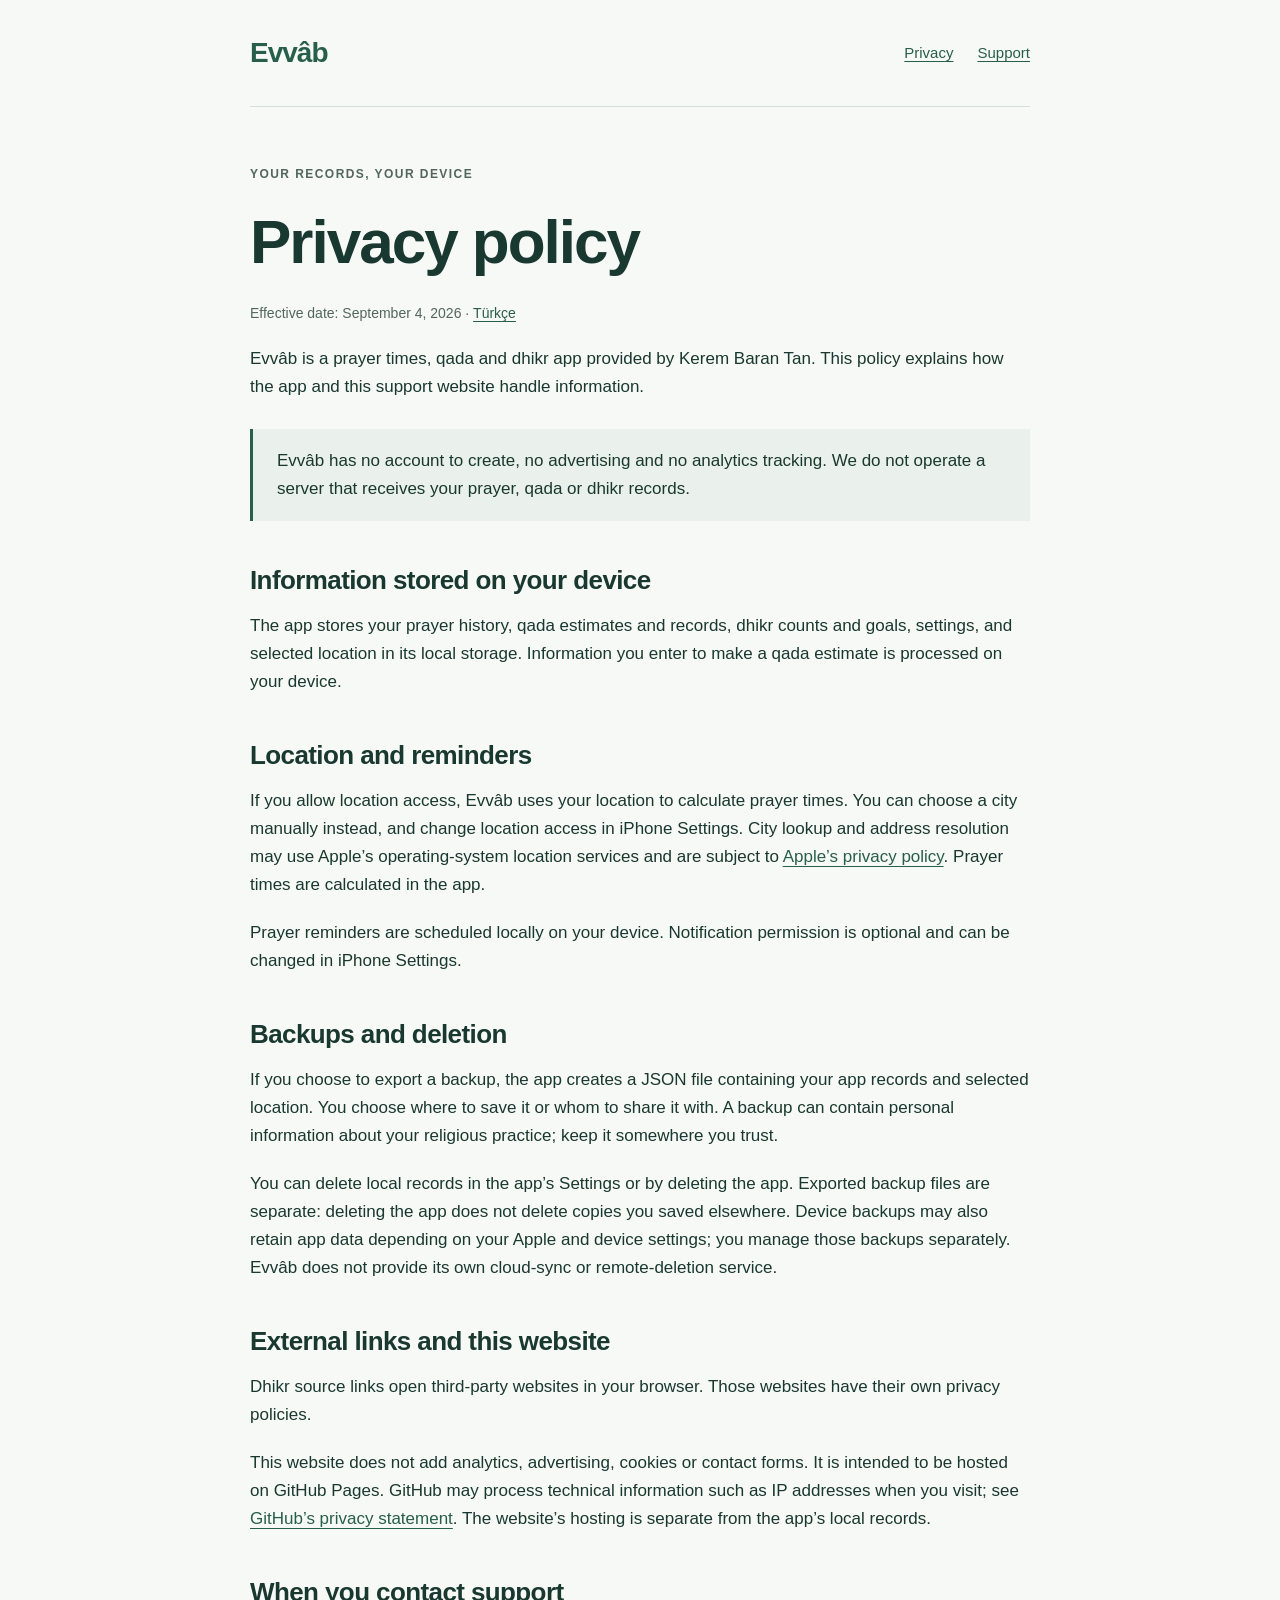
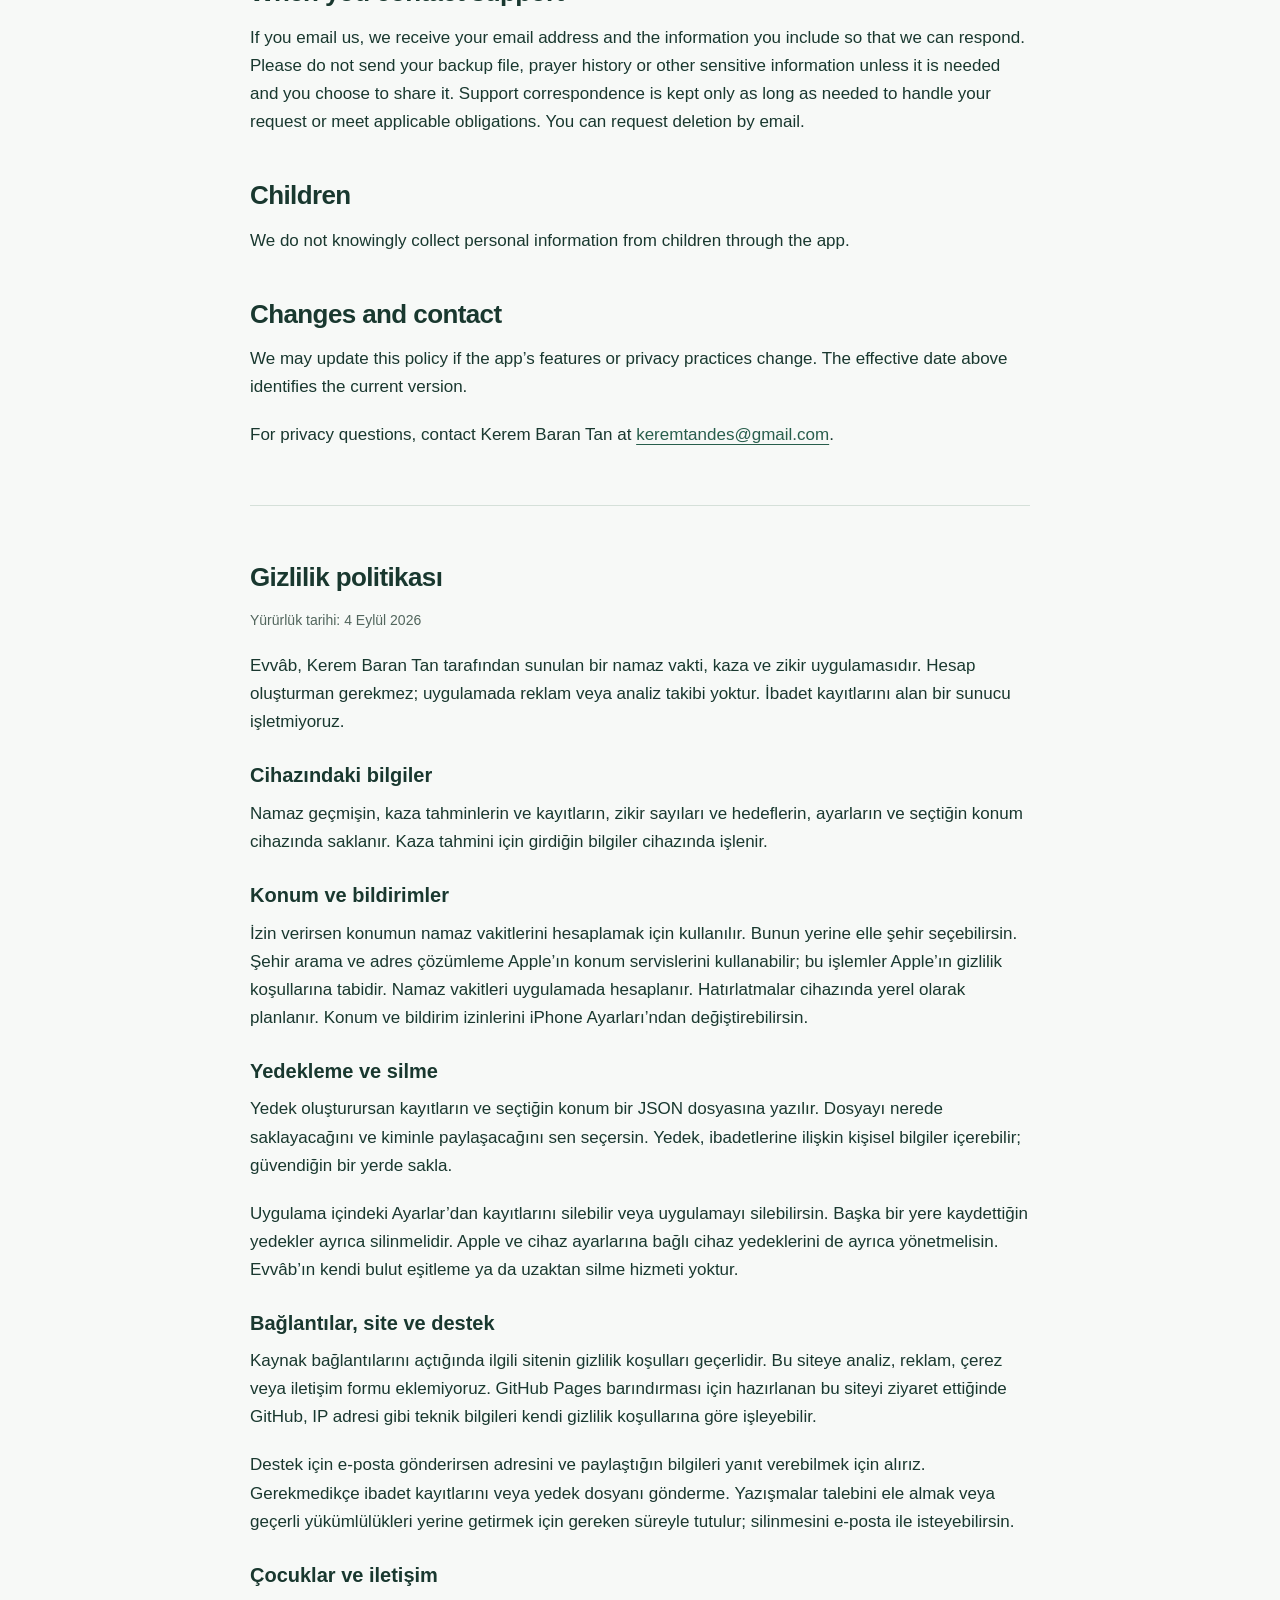
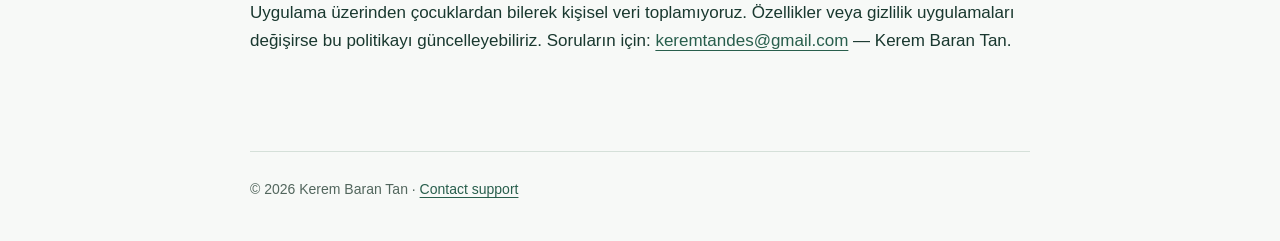
==== privacy.html @ 6a7cc09b "Add Evvab privacy and support website" ====
<!doctype html>
<html lang="en">
<head><meta charset="utf-8"><meta name="viewport" content="width=device-width,initial-scale=1"><meta name="description" content="Evvâb privacy policy: local prayer and dhikr records, location permissions, backups and contact information."><title>Privacy Policy — Evvâb</title><link rel="stylesheet" href="styles.css"></head>
<body>
<a class="skip" href="#main">Skip to content</a>
<header><a class="brand" href="index.html" aria-label="Evvâb home">Evvâb</a><nav aria-label="Main"><a href="privacy.html" aria-current="page">Privacy</a><a href="support.html">Support</a></nav></header>
<main id="main">
<p class="eyebrow">Your records, your device</p><h1>Privacy policy</h1>
<p class="meta">Effective date: September 4, 2026 · <a href="#turkce" lang="tr">Türkçe</a></p>
<p>Evvâb is a prayer times, qada and dhikr app provided by Kerem Baran Tan. This policy explains how the app and this support website handle information.</p>
<div class="notice"><p>Evvâb has no account to create, no advertising and no analytics tracking. We do not operate a server that receives your prayer, qada or dhikr records.</p></div>
<h2>Information stored on your device</h2>
<p>The app stores your prayer history, qada estimates and records, dhikr counts and goals, settings, and selected location in its local storage. Information you enter to make a qada estimate is processed on your device.</p>
<h2>Location and reminders</h2>
<p>If you allow location access, Evvâb uses your location to calculate prayer times. You can choose a city manually instead, and change location access in iPhone Settings. City lookup and address resolution may use Apple’s operating-system location services and are subject to <a href="https://www.apple.com/legal/privacy/">Apple’s privacy policy</a>. Prayer times are calculated in the app.</p>
<p>Prayer reminders are scheduled locally on your device. Notification permission is optional and can be changed in iPhone Settings.</p>
<h2>Backups and deletion</h2>
<p>If you choose to export a backup, the app creates a JSON file containing your app records and selected location. You choose where to save it or whom to share it with. A backup can contain personal information about your religious practice; keep it somewhere you trust.</p>
<p>You can delete local records in the app’s Settings or by deleting the app. Exported backup files are separate: deleting the app does not delete copies you saved elsewhere. Device backups may also retain app data depending on your Apple and device settings; you manage those backups separately. Evvâb does not provide its own cloud-sync or remote-deletion service.</p>
<h2>External links and this website</h2>
<p>Dhikr source links open third-party websites in your browser. Those websites have their own privacy policies.</p>
<p>This website does not add analytics, advertising, cookies or contact forms. It is intended to be hosted on GitHub Pages. GitHub may process technical information such as IP addresses when you visit; see <a href="https://docs.github.com/en/site-policy/privacy-policies/github-general-privacy-statement">GitHub’s privacy statement</a>. The website’s hosting is separate from the app’s local records.</p>
<h2>When you contact support</h2>
<p>If you email us, we receive your email address and the information you include so that we can respond. Please do not send your backup file, prayer history or other sensitive information unless it is needed and you choose to share it. Support correspondence is kept only as long as needed to handle your request or meet applicable obligations. You can request deletion by email.</p>
<h2>Children</h2>
<p>We do not knowingly collect personal information from children through the app.</p>
<h2>Changes and contact</h2>
<p>We may update this policy if the app’s features or privacy practices change. The effective date above identifies the current version.</p>
<p>For privacy questions, contact Kerem Baran Tan at <a href="mailto:keremtandes@gmail.com">keremtandes@gmail.com</a>.</p>
<section lang="tr" id="turkce">
<h2>Gizlilik politikası</h2><p class="meta">Yürürlük tarihi: 4 Eylül 2026</p>
<p>Evvâb, Kerem Baran Tan tarafından sunulan bir namaz vakti, kaza ve zikir uygulamasıdır. Hesap oluşturman gerekmez; uygulamada reklam veya analiz takibi yoktur. İbadet kayıtlarını alan bir sunucu işletmiyoruz.</p>
<h3>Cihazındaki bilgiler</h3><p>Namaz geçmişin, kaza tahminlerin ve kayıtların, zikir sayıları ve hedeflerin, ayarların ve seçtiğin konum cihazında saklanır. Kaza tahmini için girdiğin bilgiler cihazında işlenir.</p>
<h3>Konum ve bildirimler</h3><p>İzin verirsen konumun namaz vakitlerini hesaplamak için kullanılır. Bunun yerine elle şehir seçebilirsin. Şehir arama ve adres çözümleme Apple’ın konum servislerini kullanabilir; bu işlemler Apple’ın gizlilik koşullarına tabidir. Namaz vakitleri uygulamada hesaplanır. Hatırlatmalar cihazında yerel olarak planlanır. Konum ve bildirim izinlerini iPhone Ayarları’ndan değiştirebilirsin.</p>
<h3>Yedekleme ve silme</h3><p>Yedek oluşturursan kayıtların ve seçtiğin konum bir JSON dosyasına yazılır. Dosyayı nerede saklayacağını ve kiminle paylaşacağını sen seçersin. Yedek, ibadetlerine ilişkin kişisel bilgiler içerebilir; güvendiğin bir yerde sakla.</p><p>Uygulama içindeki Ayarlar’dan kayıtlarını silebilir veya uygulamayı silebilirsin. Başka bir yere kaydettiğin yedekler ayrıca silinmelidir. Apple ve cihaz ayarlarına bağlı cihaz yedeklerini de ayrıca yönetmelisin. Evvâb’ın kendi bulut eşitleme ya da uzaktan silme hizmeti yoktur.</p>
<h3>Bağlantılar, site ve destek</h3><p>Kaynak bağlantılarını açtığında ilgili sitenin gizlilik koşulları geçerlidir. Bu siteye analiz, reklam, çerez veya iletişim formu eklemiyoruz. GitHub Pages barındırması için hazırlanan bu siteyi ziyaret ettiğinde GitHub, IP adresi gibi teknik bilgileri kendi gizlilik koşullarına göre işleyebilir.</p><p>Destek için e-posta gönderirsen adresini ve paylaştığın bilgileri yanıt verebilmek için alırız. Gerekmedikçe ibadet kayıtlarını veya yedek dosyanı gönderme. Yazışmalar talebini ele almak veya geçerli yükümlülükleri yerine getirmek için gereken süreyle tutulur; silinmesini e-posta ile isteyebilirsin.</p>
<h3>Çocuklar ve iletişim</h3><p>Uygulama üzerinden çocuklardan bilerek kişisel veri toplamıyoruz. Özellikler veya gizlilik uygulamaları değişirse bu politikayı güncelleyebiliriz. Soruların için: <a href="mailto:keremtandes@gmail.com">keremtandes@gmail.com</a> — Kerem Baran Tan.</p>
</section>
</main><footer><p>© 2026 Kerem Baran Tan · <a href="support.html">Contact support</a></p></footer>
</body></html>
---- styles.css ----
:root{color-scheme:light dark;--paper:#f7f9f7;--ink:#19382f;--muted:#52665d;--line:#d5e0d9;--accent:#285e4c;--surface:#eaf1ec;font-family:-apple-system,BlinkMacSystemFont,"Segoe UI",sans-serif;font-size:17px;line-height:1.65}
*{box-sizing:border-box}body{margin:0;background:var(--paper);color:var(--ink)}a{color:var(--accent);text-underline-offset:.22em;overflow-wrap:anywhere}a:hover{text-decoration-thickness:2px}a:focus-visible,summary:focus-visible{outline:3px solid var(--accent);outline-offset:5px}header,main,footer{width:min(100% - 48px,780px);margin-inline:auto}header{display:flex;justify-content:space-between;align-items:center;gap:24px;padding:30px 0;border-bottom:1px solid var(--line)}.brand{font-size:28px;font-weight:700;letter-spacing:-1px;text-decoration:none}nav{display:flex;gap:24px;font-size:15px}nav a{padding:8px 0}main{padding:58px 0 76px}h1,h2,h3{line-height:1.18;text-wrap:balance}h1{font-size:clamp(38px,7vw,62px);font-weight:650;letter-spacing:-2px;margin:0 0 24px}h2{font-size:26px;letter-spacing:-.6px;margin:44px 0 16px}h3{font-size:20px;margin:28px 0 12px}p{margin:0 0 20px}.eyebrow{font-size:12px;font-weight:700;letter-spacing:.12em;text-transform:uppercase;color:var(--muted);margin-bottom:20px}.lede{font-size:22px;line-height:1.5;max-width:600px}.meta{color:var(--muted);font-size:14px}.notice{border-left:3px solid var(--accent);padding:18px 24px;background:var(--surface);margin:28px 0}.notice p:last-child{margin:0}.links{display:grid;grid-template-columns:1fr 1fr;gap:28px;margin-top:48px}.links a{display:block;border-top:1px solid var(--line);padding-top:24px;text-decoration:none}.links strong{font-size:23px;font-weight:600}.links span{display:block;color:var(--muted);margin-top:8px}ul,ol{padding-left:24px;margin:0 0 24px}li{padding-left:3px;margin:7px 0}details{border-bottom:1px solid var(--line);padding:18px 0}summary{font-weight:600;cursor:pointer;padding:6px 0}details p{margin-top:14px}.contact{font-size:clamp(20px,4.6vw,30px);font-weight:600}footer{padding:26px 0 40px;border-top:1px solid var(--line);font-size:14px;color:var(--muted)}footer p{margin:0}.skip{position:absolute;left:16px;top:-100px;background:var(--paper);padding:12px}.skip:focus{top:12px}section[lang]{border-top:1px solid var(--line);margin-top:56px;padding-top:12px}code{font:inherit;background:var(--surface);padding:2px 5px;border-radius:4px}
@media(max-width:520px){header,main,footer{width:calc(100% - 40px)}header{padding:22px 0;gap:16px}nav{gap:16px}main{padding-top:38px}h1{letter-spacing:-1.4px}.lede{font-size:20px}.links{grid-template-columns:1fr;gap:20px;margin-top:32px}.notice{padding:16px 18px}}
@media(prefers-color-scheme:dark){:root{--paper:#13231d;--ink:#edf4ef;--muted:#b2c5b9;--line:#375246;--accent:#a3d5b9;--surface:#1d3529}}
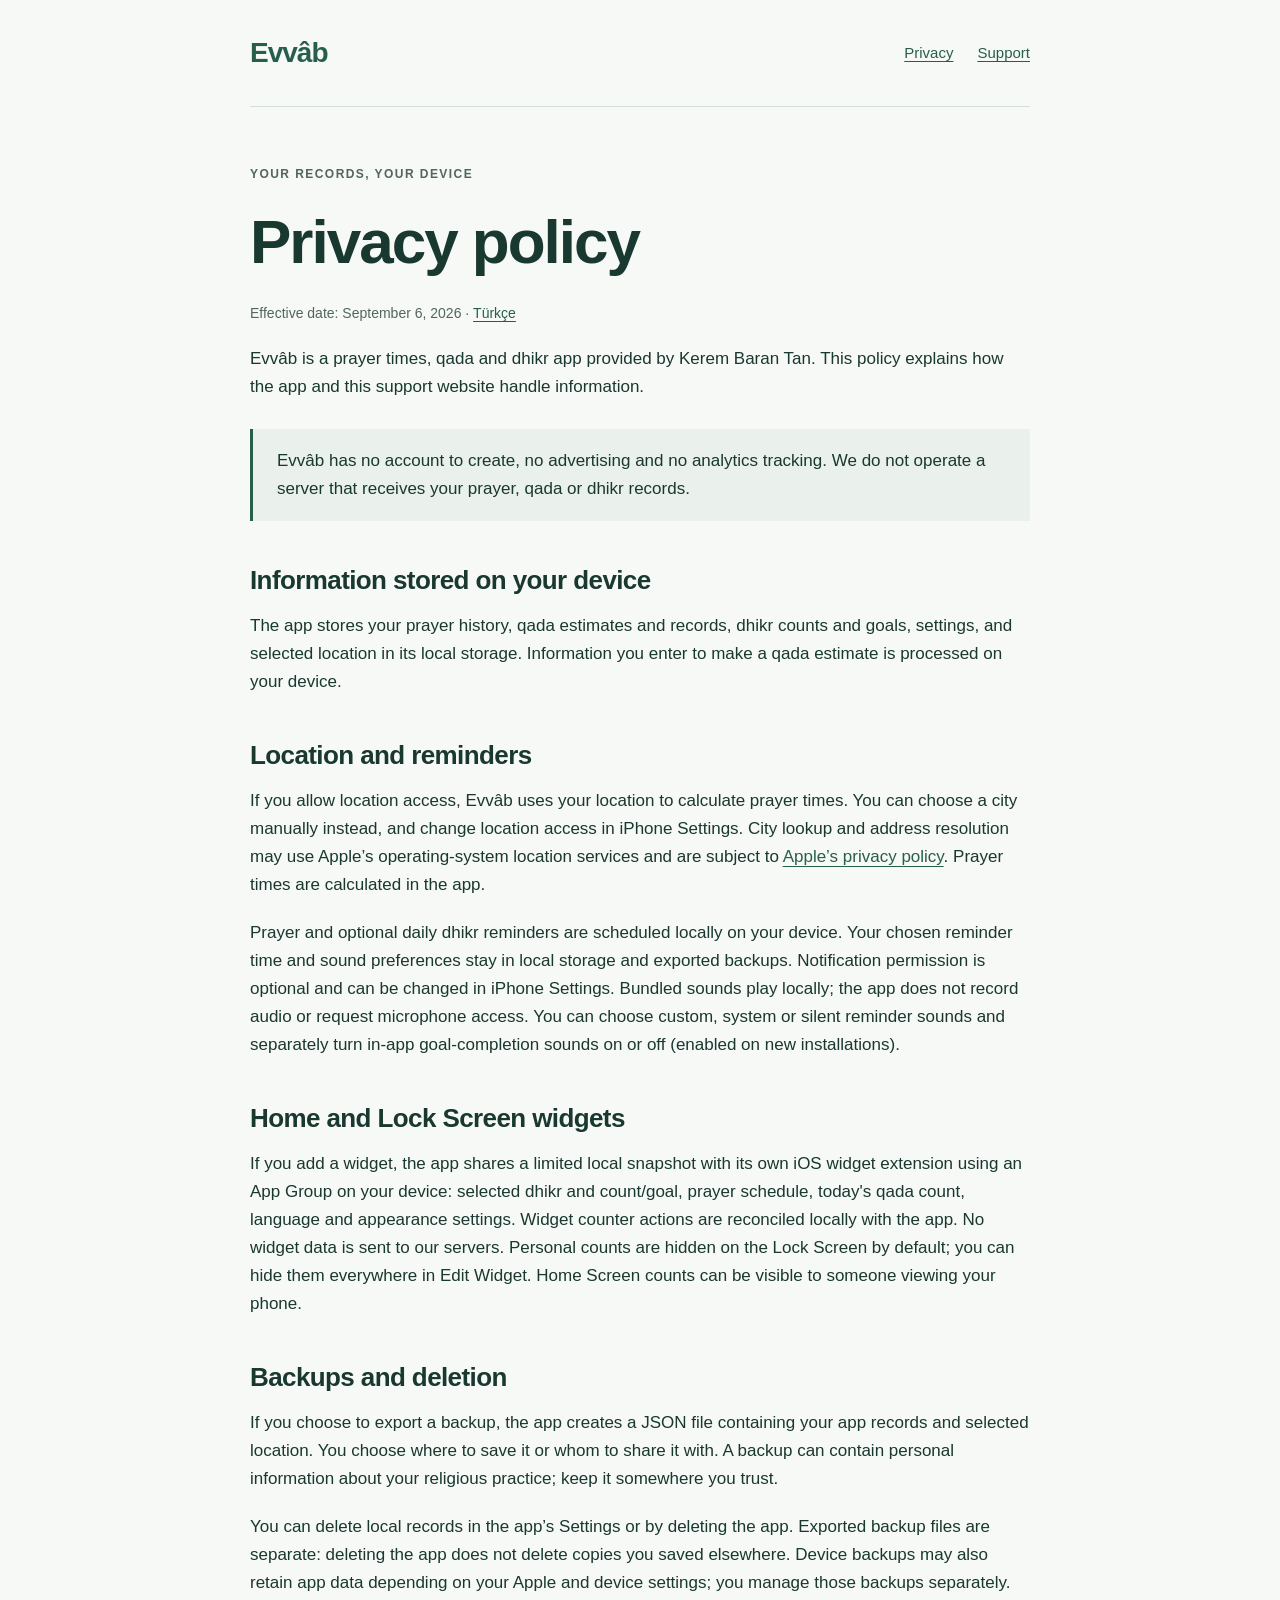
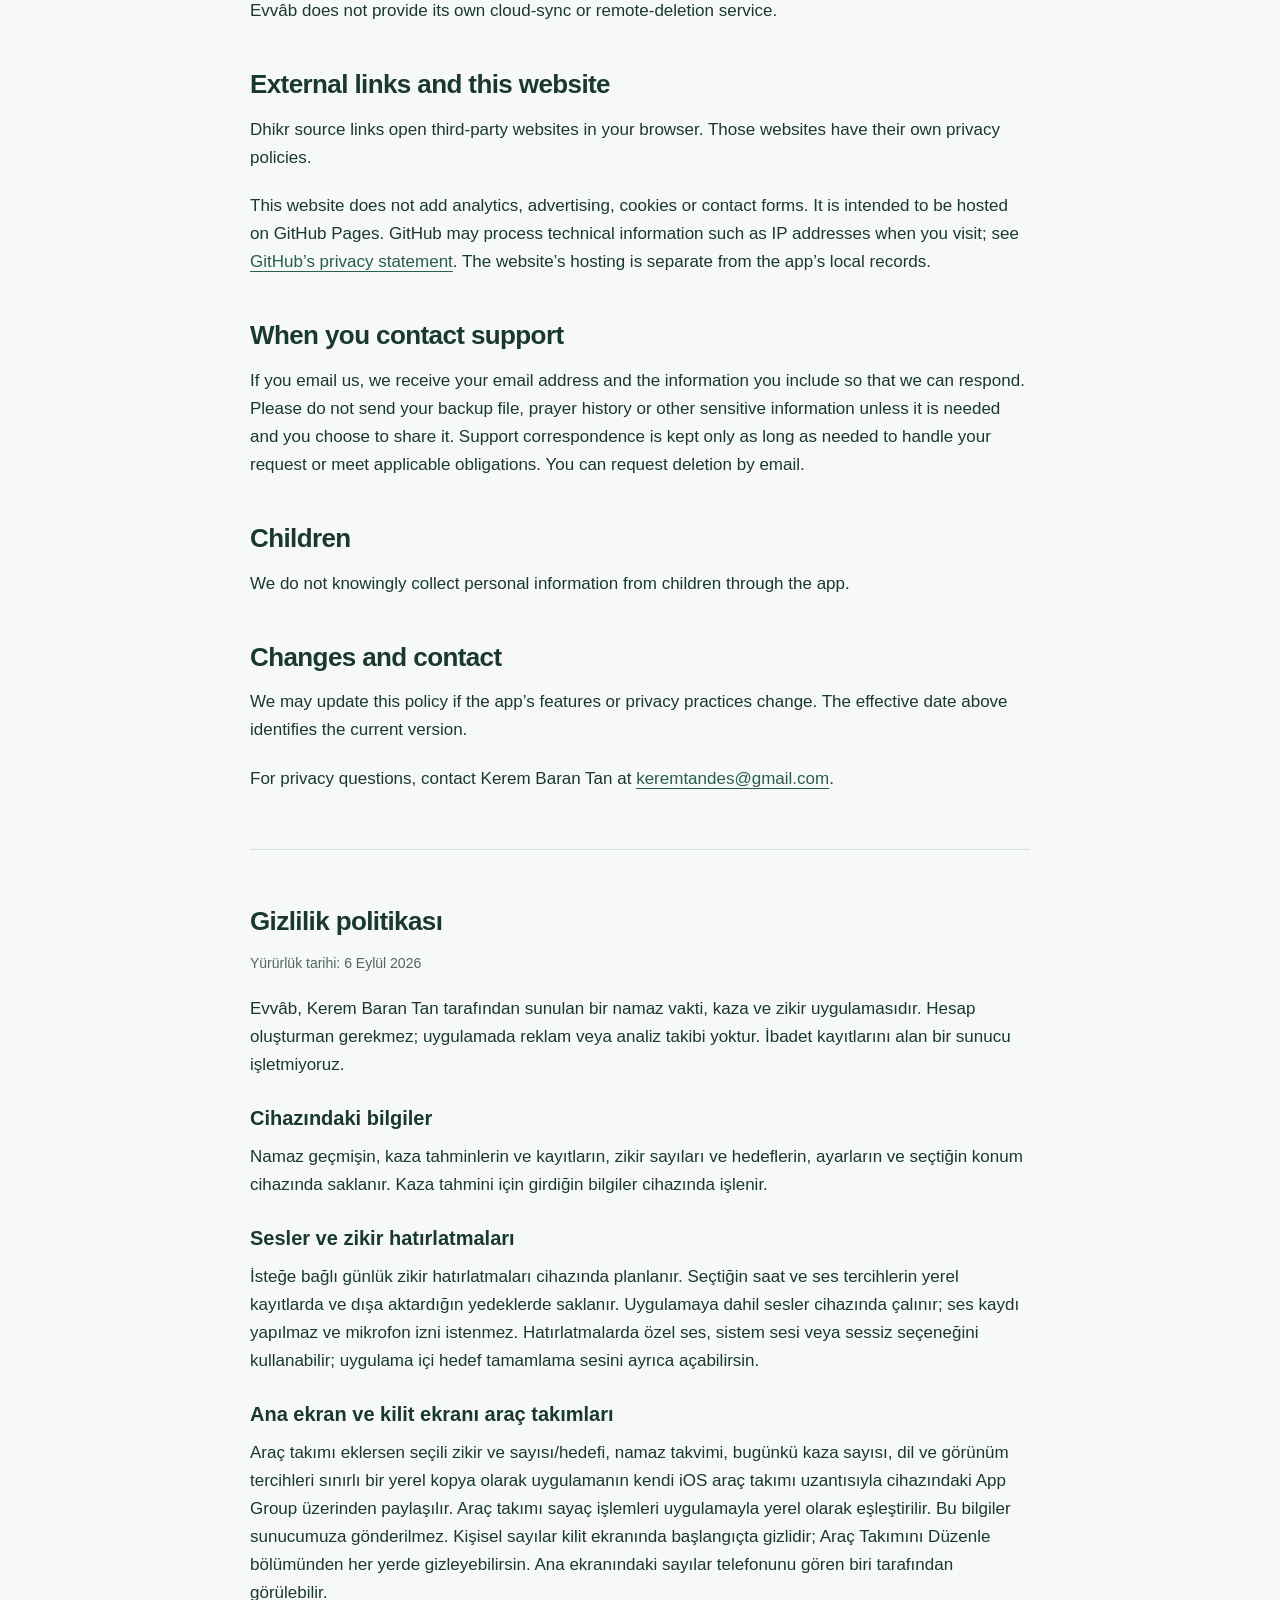
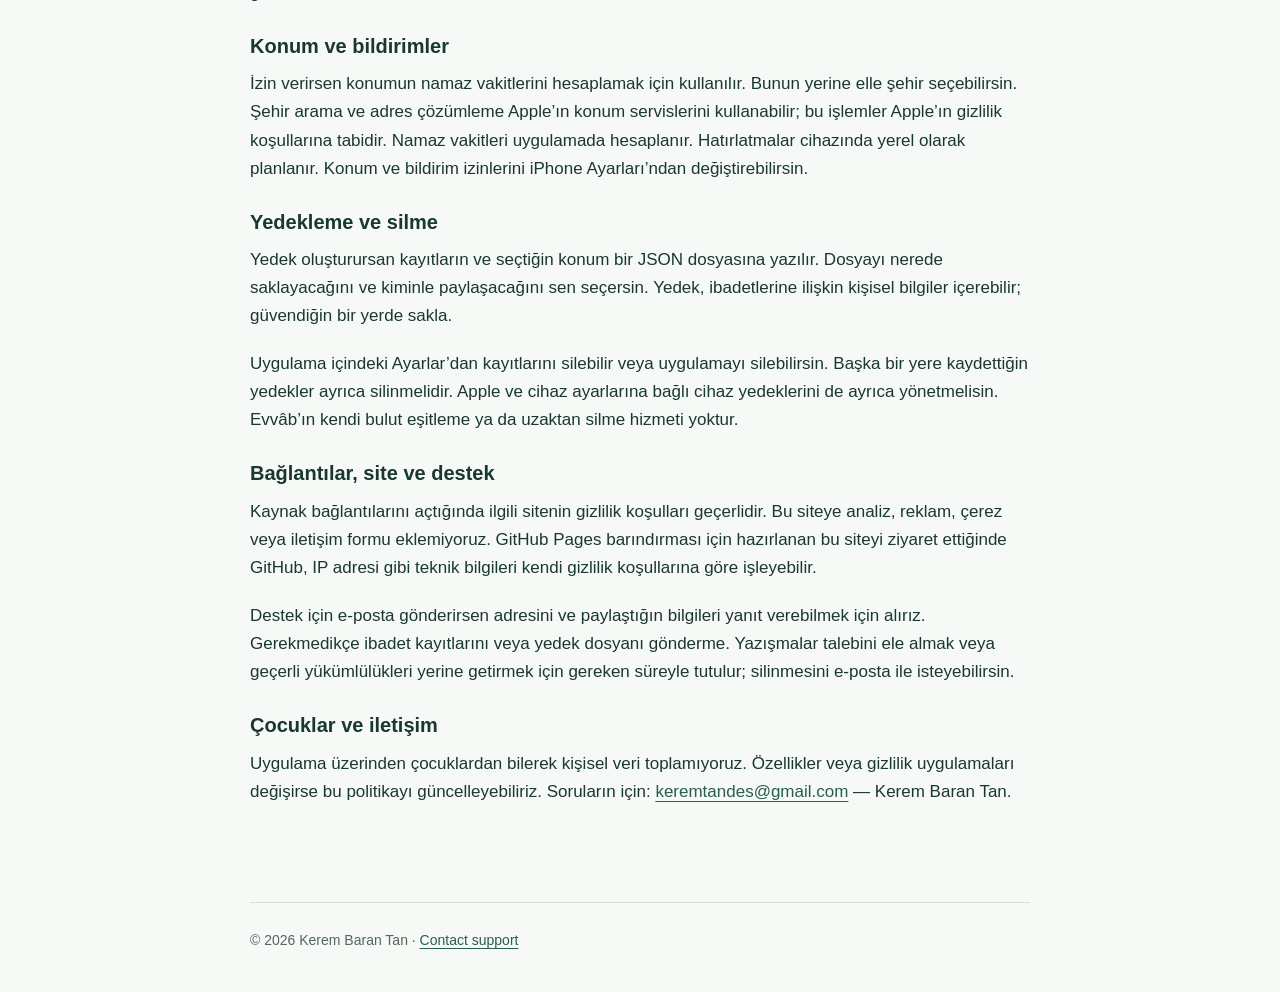
==== commit fd007f2c: "Update privacy and support for widgets and prayer reminders" ====
--- a/privacy.html
+++ b/privacy.html
@@ -6,14 +6,16 @@
 <header><a class="brand" href="index.html" aria-label="Evvâb home">Evvâb</a><nav aria-label="Main"><a href="privacy.html" aria-current="page">Privacy</a><a href="support.html">Support</a></nav></header>
 <main id="main">
 <p class="eyebrow">Your records, your device</p><h1>Privacy policy</h1>
-<p class="meta">Effective date: September 4, 2026 · <a href="#turkce" lang="tr">Türkçe</a></p>
+<p class="meta">Effective date: September 6, 2026 · <a href="#turkce" lang="tr">Türkçe</a></p>
 <p>Evvâb is a prayer times, qada and dhikr app provided by Kerem Baran Tan. This policy explains how the app and this support website handle information.</p>
 <div class="notice"><p>Evvâb has no account to create, no advertising and no analytics tracking. We do not operate a server that receives your prayer, qada or dhikr records.</p></div>
 <h2>Information stored on your device</h2>
 <p>The app stores your prayer history, qada estimates and records, dhikr counts and goals, settings, and selected location in its local storage. Information you enter to make a qada estimate is processed on your device.</p>
 <h2>Location and reminders</h2>
 <p>If you allow location access, Evvâb uses your location to calculate prayer times. You can choose a city manually instead, and change location access in iPhone Settings. City lookup and address resolution may use Apple’s operating-system location services and are subject to <a href="https://www.apple.com/legal/privacy/">Apple’s privacy policy</a>. Prayer times are calculated in the app.</p>
-<p>Prayer reminders are scheduled locally on your device. Notification permission is optional and can be changed in iPhone Settings.</p>
+<p>Prayer and optional daily dhikr reminders are scheduled locally on your device. Your chosen reminder time and sound preferences stay in local storage and exported backups. Notification permission is optional and can be changed in iPhone Settings. Bundled sounds play locally; the app does not record audio or request microphone access. You can choose custom, system or silent reminder sounds and separately turn in-app goal-completion sounds on or off (enabled on new installations).</p>
+<h2>Home and Lock Screen widgets</h2>
+<p>If you add a widget, the app shares a limited local snapshot with its own iOS widget extension using an App Group on your device: selected dhikr and count/goal, prayer schedule, today's qada count, language and appearance settings. Widget counter actions are reconciled locally with the app. No widget data is sent to our servers. Personal counts are hidden on the Lock Screen by default; you can hide them everywhere in Edit Widget. Home Screen counts can be visible to someone viewing your phone.</p>
 <h2>Backups and deletion</h2>
 <p>If you choose to export a backup, the app creates a JSON file containing your app records and selected location. You choose where to save it or whom to share it with. A backup can contain personal information about your religious practice; keep it somewhere you trust.</p>
 <p>You can delete local records in the app’s Settings or by deleting the app. Exported backup files are separate: deleting the app does not delete copies you saved elsewhere. Device backups may also retain app data depending on your Apple and device settings; you manage those backups separately. Evvâb does not provide its own cloud-sync or remote-deletion service.</p>
@@ -28,9 +30,11 @@
 <p>We may update this policy if the app’s features or privacy practices change. The effective date above identifies the current version.</p>
 <p>For privacy questions, contact Kerem Baran Tan at <a href="mailto:keremtandes@gmail.com">keremtandes@gmail.com</a>.</p>
 <section lang="tr" id="turkce">
-<h2>Gizlilik politikası</h2><p class="meta">Yürürlük tarihi: 4 Eylül 2026</p>
+<h2>Gizlilik politikası</h2><p class="meta">Yürürlük tarihi: 6 Eylül 2026</p>
 <p>Evvâb, Kerem Baran Tan tarafından sunulan bir namaz vakti, kaza ve zikir uygulamasıdır. Hesap oluşturman gerekmez; uygulamada reklam veya analiz takibi yoktur. İbadet kayıtlarını alan bir sunucu işletmiyoruz.</p>
 <h3>Cihazındaki bilgiler</h3><p>Namaz geçmişin, kaza tahminlerin ve kayıtların, zikir sayıları ve hedeflerin, ayarların ve seçtiğin konum cihazında saklanır. Kaza tahmini için girdiğin bilgiler cihazında işlenir.</p>
+<h3>Sesler ve zikir hatırlatmaları</h3><p>İsteğe bağlı günlük zikir hatırlatmaları cihazında planlanır. Seçtiğin saat ve ses tercihlerin yerel kayıtlarda ve dışa aktardığın yedeklerde saklanır. Uygulamaya dahil sesler cihazında çalınır; ses kaydı yapılmaz ve mikrofon izni istenmez. Hatırlatmalarda özel ses, sistem sesi veya sessiz seçeneğini kullanabilir; uygulama içi hedef tamamlama sesini ayrıca açabilirsin.</p>
+<h3>Ana ekran ve kilit ekranı araç takımları</h3><p>Araç takımı eklersen seçili zikir ve sayısı/hedefi, namaz takvimi, bugünkü kaza sayısı, dil ve görünüm tercihleri sınırlı bir yerel kopya olarak uygulamanın kendi iOS araç takımı uzantısıyla cihazındaki App Group üzerinden paylaşılır. Araç takımı sayaç işlemleri uygulamayla yerel olarak eşleştirilir. Bu bilgiler sunucumuza gönderilmez. Kişisel sayılar kilit ekranında başlangıçta gizlidir; Araç Takımını Düzenle bölümünden her yerde gizleyebilirsin. Ana ekranındaki sayılar telefonunu gören biri tarafından görülebilir.</p>
 <h3>Konum ve bildirimler</h3><p>İzin verirsen konumun namaz vakitlerini hesaplamak için kullanılır. Bunun yerine elle şehir seçebilirsin. Şehir arama ve adres çözümleme Apple’ın konum servislerini kullanabilir; bu işlemler Apple’ın gizlilik koşullarına tabidir. Namaz vakitleri uygulamada hesaplanır. Hatırlatmalar cihazında yerel olarak planlanır. Konum ve bildirim izinlerini iPhone Ayarları’ndan değiştirebilirsin.</p>
 <h3>Yedekleme ve silme</h3><p>Yedek oluşturursan kayıtların ve seçtiğin konum bir JSON dosyasına yazılır. Dosyayı nerede saklayacağını ve kiminle paylaşacağını sen seçersin. Yedek, ibadetlerine ilişkin kişisel bilgiler içerebilir; güvendiğin bir yerde sakla.</p><p>Uygulama içindeki Ayarlar’dan kayıtlarını silebilir veya uygulamayı silebilirsin. Başka bir yere kaydettiğin yedekler ayrıca silinmelidir. Apple ve cihaz ayarlarına bağlı cihaz yedeklerini de ayrıca yönetmelisin. Evvâb’ın kendi bulut eşitleme ya da uzaktan silme hizmeti yoktur.</p>
 <h3>Bağlantılar, site ve destek</h3><p>Kaynak bağlantılarını açtığında ilgili sitenin gizlilik koşulları geçerlidir. Bu siteye analiz, reklam, çerez veya iletişim formu eklemiyoruz. GitHub Pages barındırması için hazırlanan bu siteyi ziyaret ettiğinde GitHub, IP adresi gibi teknik bilgileri kendi gizlilik koşullarına göre işleyebilir.</p><p>Destek için e-posta gönderirsen adresini ve paylaştığın bilgileri yanıt verebilmek için alırız. Gerekmedikçe ibadet kayıtlarını veya yedek dosyanı gönderme. Yazışmalar talebini ele almak veya geçerli yükümlülükleri yerine getirmek için gereken süreyle tutulur; silinmesini e-posta ile isteyebilirsin.</p>
